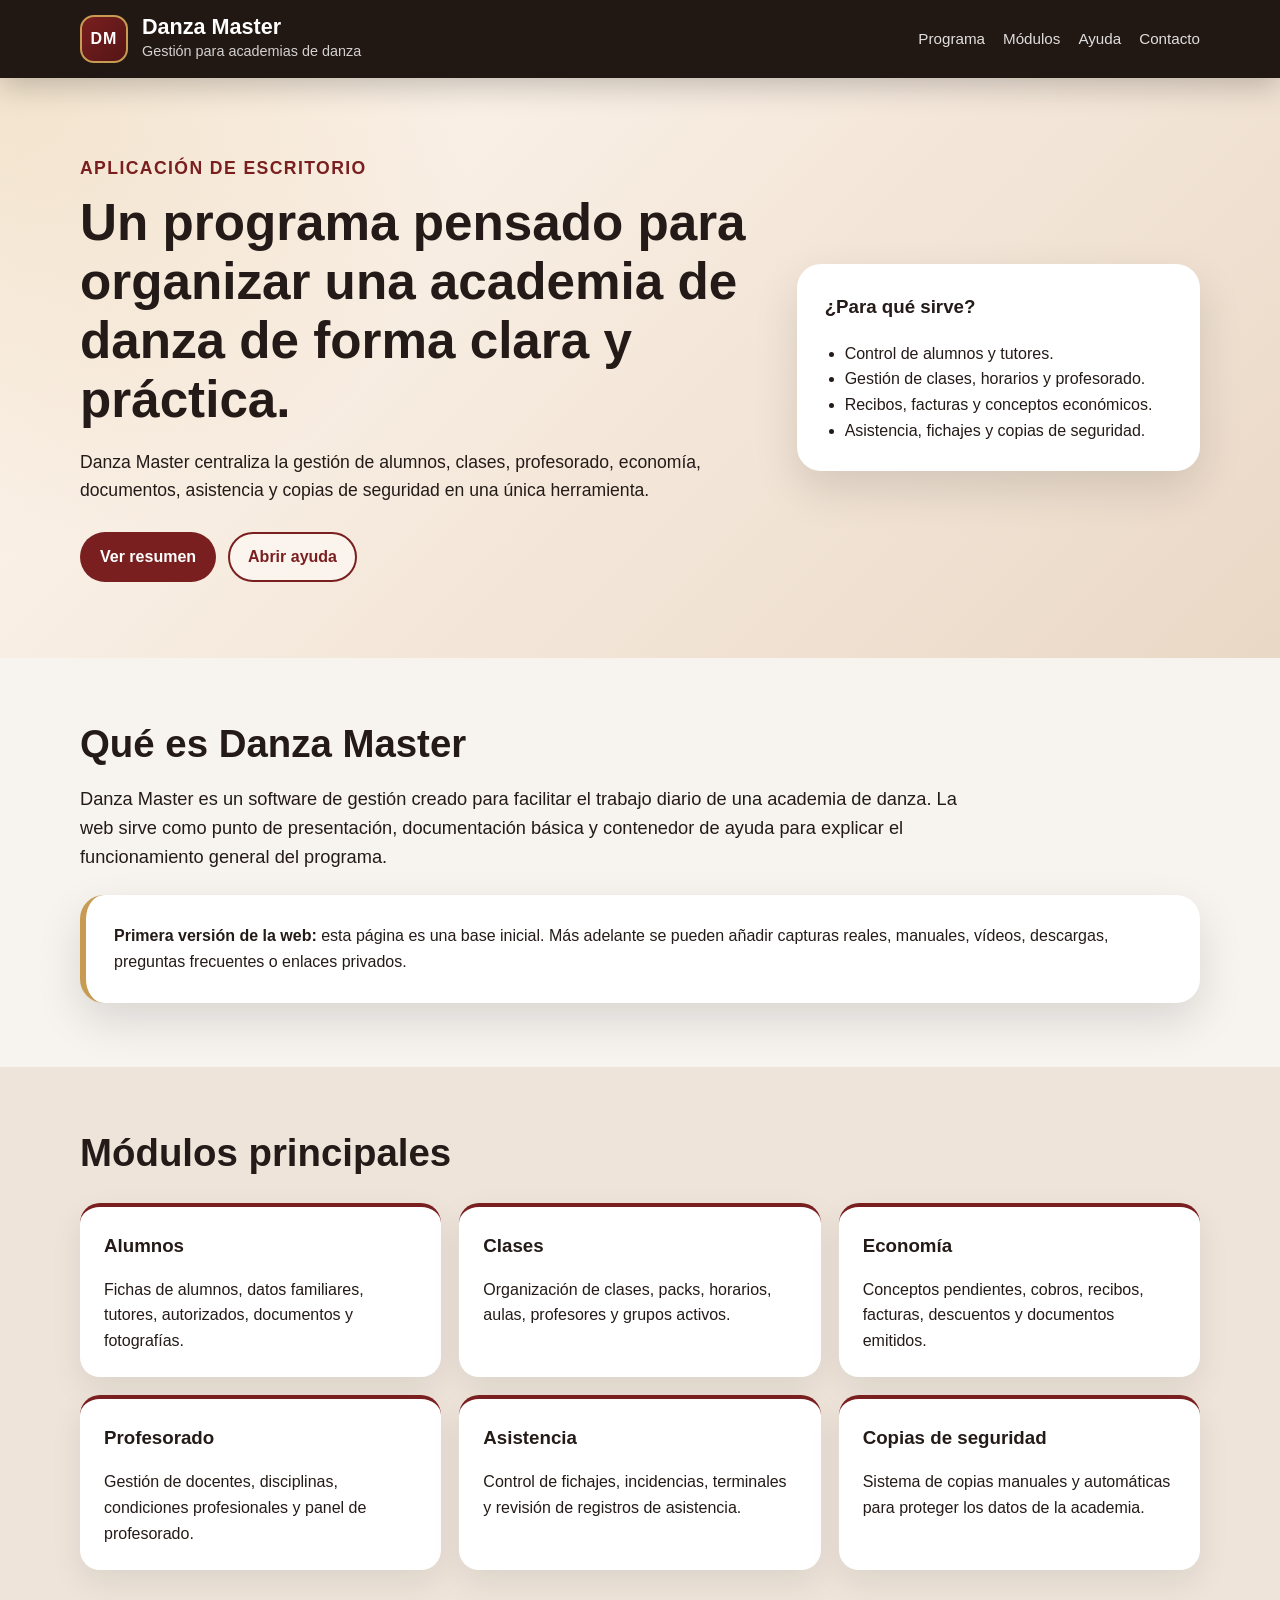
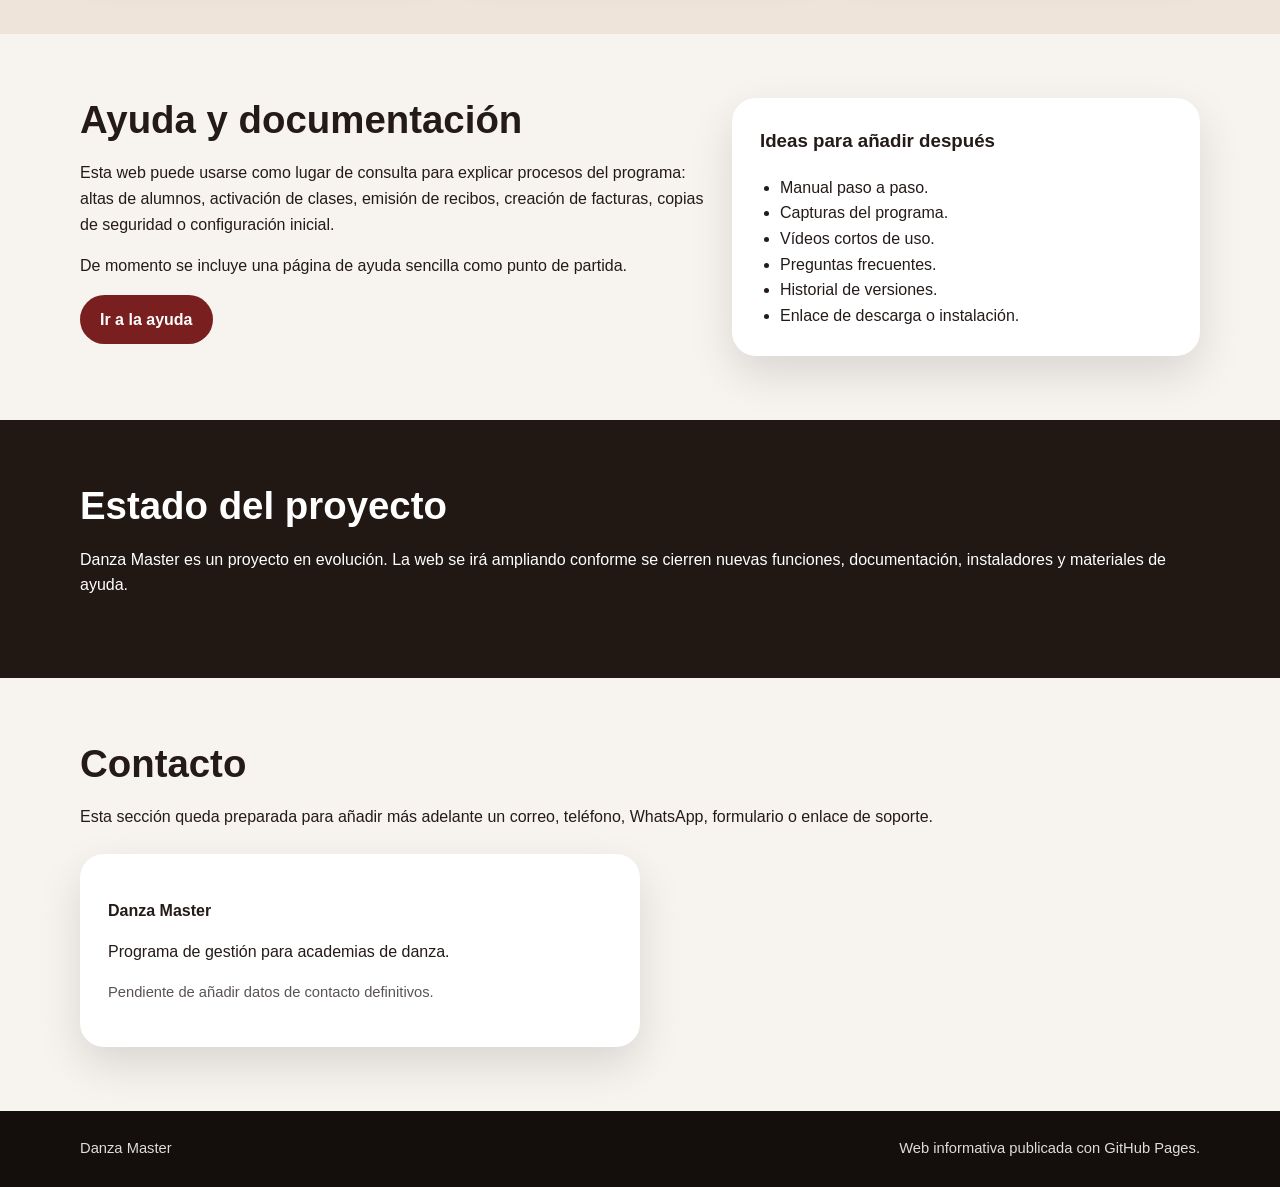
==== index.html @ 97d4dfbd "Primera versión de la web" ====
<!DOCTYPE html>
<html lang="es">
<head>
  <meta charset="UTF-8">
  <meta name="viewport" content="width=device-width, initial-scale=1.0">
  <title>Danza Master - Gestión para academias de danza</title>
  <meta name="description" content="Danza Master es un programa de gestión para academias de danza: alumnos, clases, profesorado, economía, recibos, facturas y asistencia.">
  <link rel="stylesheet" href="estilos.css">
</head>
<body>
  <header class="cabecera">
    <div class="contenedor cabecera-contenido">
      <div class="marca">
        <div class="logo-texto">DM</div>
        <div>
          <h1>Danza Master</h1>
          <p>Gestión para academias de danza</p>
        </div>
      </div>

      <nav class="menu" aria-label="Menú principal">
        <a href="#programa">Programa</a>
        <a href="#modulos">Módulos</a>
        <a href="#ayuda">Ayuda</a>
        <a href="#contacto">Contacto</a>
      </nav>
    </div>
  </header>

  <main>
    <section class="hero">
      <div class="contenedor hero-contenido">
        <div class="hero-texto">
          <p class="etiqueta">Aplicación de escritorio</p>
          <h2>Un programa pensado para organizar una academia de danza de forma clara y práctica.</h2>
          <p>
            Danza Master centraliza la gestión de alumnos, clases, profesorado, economía,
            documentos, asistencia y copias de seguridad en una única herramienta.
          </p>
          <div class="acciones">
            <a class="boton principal" href="#programa">Ver resumen</a>
            <a class="boton secundario" href="ayuda.html">Abrir ayuda</a>
          </div>
        </div>

        <div class="tarjeta-destacada">
          <h3>¿Para qué sirve?</h3>
          <ul>
            <li>Control de alumnos y tutores.</li>
            <li>Gestión de clases, horarios y profesorado.</li>
            <li>Recibos, facturas y conceptos económicos.</li>
            <li>Asistencia, fichajes y copias de seguridad.</li>
          </ul>
        </div>
      </div>
    </section>

    <section id="programa" class="seccion">
      <div class="contenedor">
        <h2>Qué es Danza Master</h2>
        <p class="texto-grande">
          Danza Master es un software de gestión creado para facilitar el trabajo diario
          de una academia de danza. La web sirve como punto de presentación, documentación
          básica y contenedor de ayuda para explicar el funcionamiento general del programa.
        </p>

        <div class="bloque-nota">
          <strong>Primera versión de la web:</strong>
          esta página es una base inicial. Más adelante se pueden añadir capturas reales,
          manuales, vídeos, descargas, preguntas frecuentes o enlaces privados.
        </div>
      </div>
    </section>

    <section id="modulos" class="seccion fondo-suave">
      <div class="contenedor">
        <h2>Módulos principales</h2>

        <div class="grid">
          <article class="card">
            <h3>Alumnos</h3>
            <p>Fichas de alumnos, datos familiares, tutores, autorizados, documentos y fotografías.</p>
          </article>

          <article class="card">
            <h3>Clases</h3>
            <p>Organización de clases, packs, horarios, aulas, profesores y grupos activos.</p>
          </article>

          <article class="card">
            <h3>Economía</h3>
            <p>Conceptos pendientes, cobros, recibos, facturas, descuentos y documentos emitidos.</p>
          </article>

          <article class="card">
            <h3>Profesorado</h3>
            <p>Gestión de docentes, disciplinas, condiciones profesionales y panel de profesorado.</p>
          </article>

          <article class="card">
            <h3>Asistencia</h3>
            <p>Control de fichajes, incidencias, terminales y revisión de registros de asistencia.</p>
          </article>

          <article class="card">
            <h3>Copias de seguridad</h3>
            <p>Sistema de copias manuales y automáticas para proteger los datos de la academia.</p>
          </article>
        </div>
      </div>
    </section>

    <section id="ayuda" class="seccion">
      <div class="contenedor dos-columnas">
        <div>
          <h2>Ayuda y documentación</h2>
          <p>
            Esta web puede usarse como lugar de consulta para explicar procesos del programa:
            altas de alumnos, activación de clases, emisión de recibos, creación de facturas,
            copias de seguridad o configuración inicial.
          </p>
          <p>
            De momento se incluye una página de ayuda sencilla como punto de partida.
          </p>
          <a class="boton principal" href="ayuda.html">Ir a la ayuda</a>
        </div>

        <div class="panel-lista">
          <h3>Ideas para añadir después</h3>
          <ul>
            <li>Manual paso a paso.</li>
            <li>Capturas del programa.</li>
            <li>Vídeos cortos de uso.</li>
            <li>Preguntas frecuentes.</li>
            <li>Historial de versiones.</li>
            <li>Enlace de descarga o instalación.</li>
          </ul>
        </div>
      </div>
    </section>

    <section class="seccion fondo-oscuro">
      <div class="contenedor">
        <h2>Estado del proyecto</h2>
        <p>
          Danza Master es un proyecto en evolución. La web se irá ampliando conforme se
          cierren nuevas funciones, documentación, instaladores y materiales de ayuda.
        </p>
      </div>
    </section>

    <section id="contacto" class="seccion">
      <div class="contenedor">
        <h2>Contacto</h2>
        <p>
          Esta sección queda preparada para añadir más adelante un correo, teléfono,
          WhatsApp, formulario o enlace de soporte.
        </p>

        <div class="contacto-caja">
          <p><strong>Danza Master</strong></p>
          <p>Programa de gestión para academias de danza.</p>
          <p class="texto-pequeno">Pendiente de añadir datos de contacto definitivos.</p>
        </div>
      </div>
    </section>
  </main>

  <footer class="pie">
    <div class="contenedor pie-contenido">
      <p>Danza Master</p>
      <p>Web informativa publicada con GitHub Pages.</p>
    </div>
  </footer>

  <button id="btnSubir" class="btn-subir" type="button" aria-label="Volver arriba">↑</button>

  <script src="script.js"></script>
</body>
</html>
---- estilos.css ----
* {
  box-sizing: border-box;
}

:root {
  --fondo: #f7f3ef;
  --texto: #241b18;
  --suave: #eee4da;
  --oscuro: #211713;
  --granate: #7a1f1f;
  --granate-oscuro: #541515;
  --dorado: #c79b52;
  --blanco: #ffffff;
  --sombra: 0 18px 45px rgba(0, 0, 0, 0.12);
}

html {
  scroll-behavior: smooth;
}

body {
  margin: 0;
  font-family: Arial, Helvetica, sans-serif;
  color: var(--texto);
  background: var(--fondo);
  line-height: 1.6;
}

a {
  color: inherit;
}

.contenedor {
  width: min(1120px, calc(100% - 32px));
  margin: 0 auto;
}

.cabecera {
  background: var(--oscuro);
  color: var(--blanco);
  position: sticky;
  top: 0;
  z-index: 10;
  box-shadow: 0 8px 30px rgba(0, 0, 0, 0.22);
}

.cabecera-contenido {
  min-height: 78px;
  display: flex;
  align-items: center;
  justify-content: space-between;
  gap: 24px;
}

.marca {
  display: flex;
  align-items: center;
  gap: 14px;
}

.logo-texto {
  width: 48px;
  height: 48px;
  border-radius: 14px;
  background: linear-gradient(135deg, var(--granate), var(--granate-oscuro));
  color: var(--blanco);
  display: grid;
  place-items: center;
  font-weight: 800;
  letter-spacing: 1px;
  border: 2px solid var(--dorado);
}

.marca h1 {
  margin: 0;
  font-size: 1.35rem;
  line-height: 1.1;
}

.marca p {
  margin: 2px 0 0;
  font-size: 0.9rem;
  opacity: 0.8;
}

.menu {
  display: flex;
  align-items: center;
  gap: 18px;
  font-size: 0.95rem;
}

.menu a {
  text-decoration: none;
  opacity: 0.86;
}

.menu a:hover {
  opacity: 1;
  color: var(--dorado);
}

.hero {
  padding: 76px 0;
  background:
    radial-gradient(circle at top left, rgba(199, 155, 82, 0.22), transparent 34%),
    linear-gradient(135deg, #fff8f0 0%, #ead8c6 100%);
}

.hero-pequeno {
  padding: 54px 0;
}

.hero-contenido {
  display: grid;
  grid-template-columns: 1.35fr 0.8fr;
  gap: 36px;
  align-items: center;
}

.etiqueta {
  color: var(--granate);
  font-weight: 700;
  text-transform: uppercase;
  letter-spacing: 0.08em;
  font-size: 0.82rem;
  margin: 0 0 12px;
}

.hero h2,
.seccion h2 {
  margin: 0 0 18px;
  line-height: 1.15;
}

.hero h2 {
  font-size: clamp(2rem, 4vw, 3.6rem);
  max-width: 850px;
}

.hero p {
  font-size: 1.1rem;
  max-width: 780px;
}

.acciones {
  display: flex;
  flex-wrap: wrap;
  gap: 12px;
  margin-top: 28px;
}

.boton {
  display: inline-flex;
  align-items: center;
  justify-content: center;
  min-height: 44px;
  padding: 10px 18px;
  border-radius: 999px;
  font-weight: 700;
  text-decoration: none;
  border: 2px solid transparent;
}

.boton.principal {
  background: var(--granate);
  color: var(--blanco);
}

.boton.principal:hover {
  background: var(--granate-oscuro);
}

.boton.secundario {
  border-color: var(--granate);
  color: var(--granate);
  background: rgba(255, 255, 255, 0.45);
}

.boton.secundario:hover {
  background: rgba(122, 31, 31, 0.09);
}

.tarjeta-destacada,
.contacto-caja,
.bloque-nota,
.panel-lista {
  background: var(--blanco);
  border-radius: 24px;
  padding: 28px;
  box-shadow: var(--sombra);
}

.tarjeta-destacada h3,
.panel-lista h3 {
  margin-top: 0;
}

.tarjeta-destacada ul,
.panel-lista ul {
  padding-left: 20px;
  margin-bottom: 0;
}

.seccion {
  padding: 64px 0;
}

.seccion h2 {
  font-size: clamp(1.7rem, 3vw, 2.4rem);
}

.texto-grande {
  font-size: 1.14rem;
  max-width: 900px;
}

.fondo-suave {
  background: var(--suave);
}

.fondo-oscuro {
  background: var(--oscuro);
  color: var(--blanco);
}

.grid {
  display: grid;
  grid-template-columns: repeat(3, 1fr);
  gap: 18px;
  margin-top: 28px;
}

.card {
  background: var(--blanco);
  padding: 24px;
  border-radius: 20px;
  box-shadow: 0 12px 32px rgba(0, 0, 0, 0.08);
  border-top: 4px solid var(--granate);
}

.card h3 {
  margin-top: 0;
  margin-bottom: 10px;
}

.card p {
  margin-bottom: 0;
}

.dos-columnas {
  display: grid;
  grid-template-columns: 1fr 0.75fr;
  gap: 28px;
  align-items: start;
}

.bloque-nota {
  margin-top: 24px;
  border-left: 6px solid var(--dorado);
}

.lista-ayuda {
  display: grid;
  gap: 16px;
}

.lista-ayuda article {
  background: var(--blanco);
  padding: 22px;
  border-radius: 18px;
  border-left: 5px solid var(--granate);
}

.lista-ayuda h3 {
  margin-top: 0;
}

.contacto-caja {
  margin-top: 24px;
  max-width: 560px;
}

.texto-pequeno {
  font-size: 0.92rem;
  opacity: 0.75;
}

.pie {
  background: #140e0c;
  color: var(--blanco);
  padding: 26px 0;
}

.pie-contenido {
  display: flex;
  justify-content: space-between;
  gap: 18px;
  font-size: 0.92rem;
  opacity: 0.86;
}

.pie p {
  margin: 0;
}

.btn-subir {
  position: fixed;
  right: 18px;
  bottom: 18px;
  width: 44px;
  height: 44px;
  border-radius: 999px;
  border: 0;
  background: var(--granate);
  color: var(--blanco);
  font-size: 1.25rem;
  cursor: pointer;
  box-shadow: var(--sombra);
  display: none;
}

.btn-subir.visible {
  display: block;
}

@media (max-width: 850px) {
  .cabecera-contenido,
  .pie-contenido {
    flex-direction: column;
    align-items: flex-start;
    padding: 16px 0;
  }

  .menu {
    flex-wrap: wrap;
    gap: 12px;
  }

  .hero-contenido,
  .dos-columnas {
    grid-template-columns: 1fr;
  }

  .grid {
    grid-template-columns: 1fr;
  }

  .hero {
    padding: 48px 0;
  }

  .seccion {
    padding: 46px 0;
  }
}
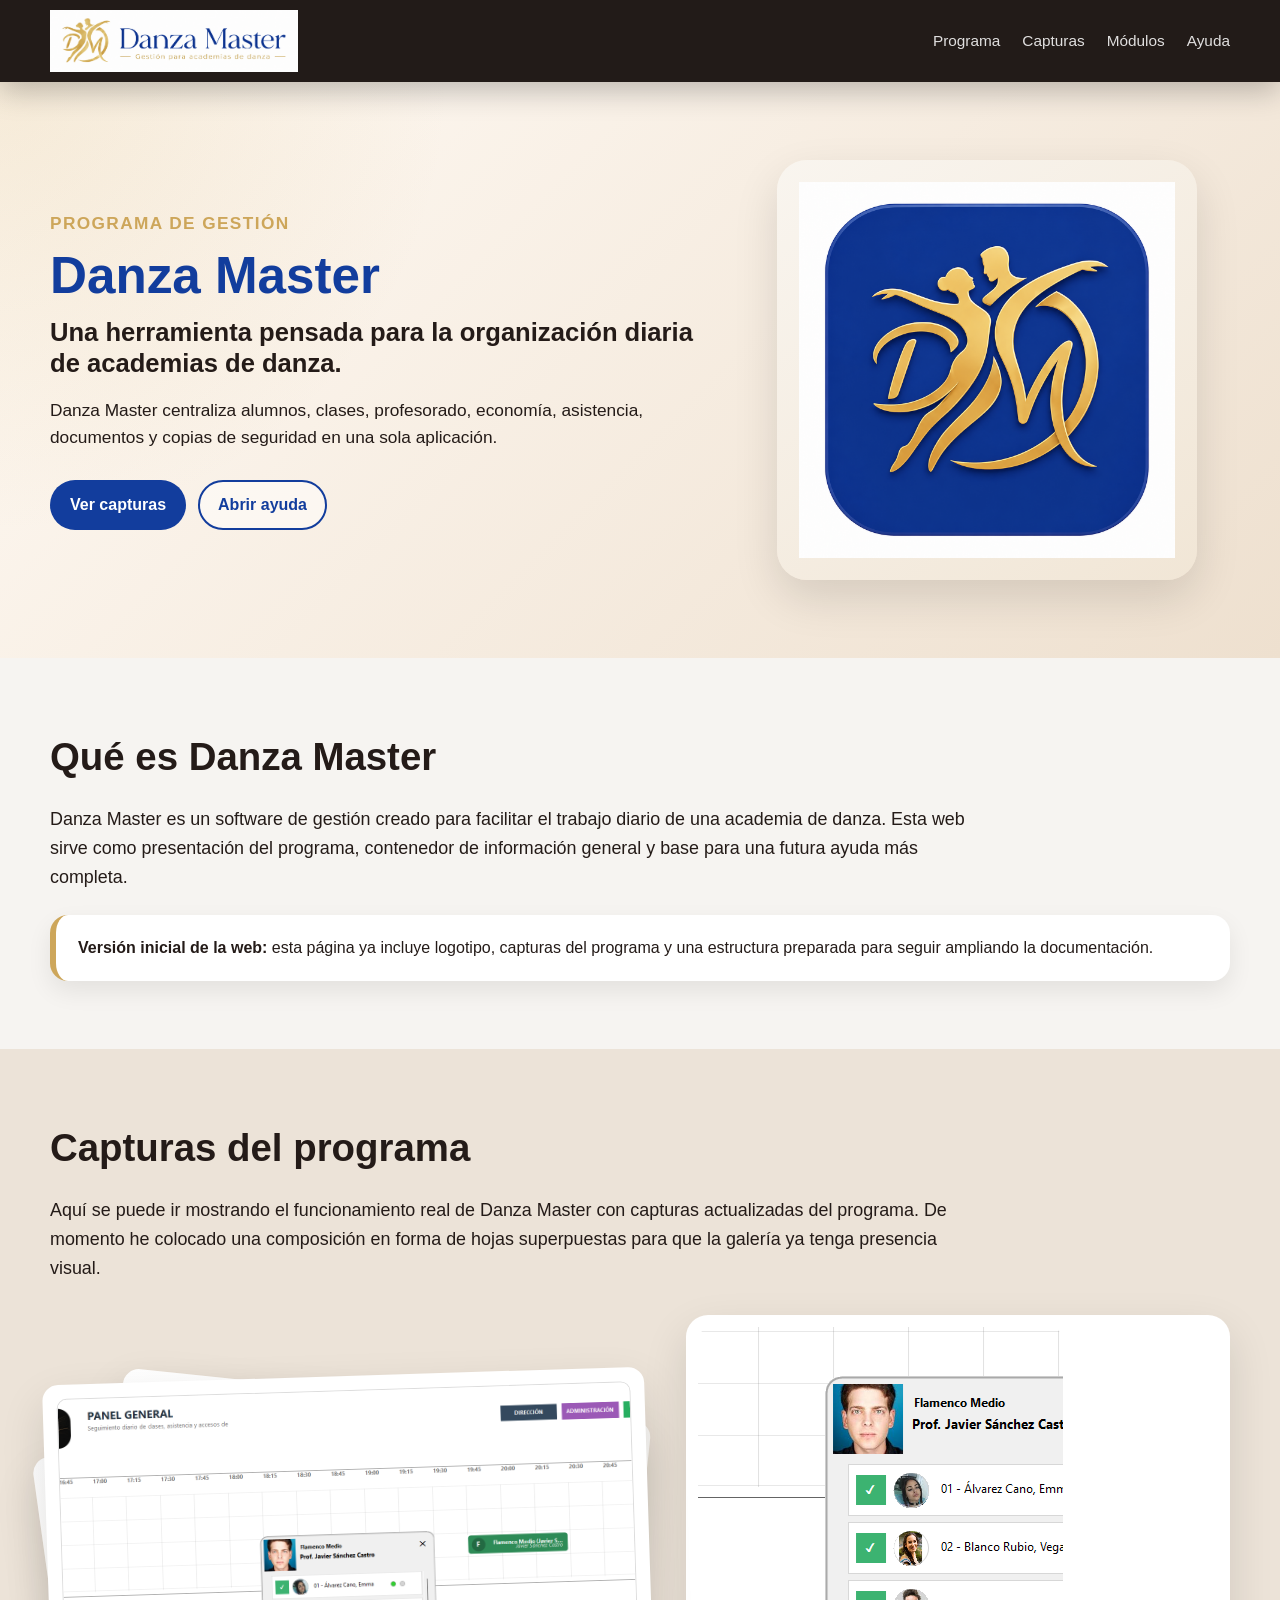
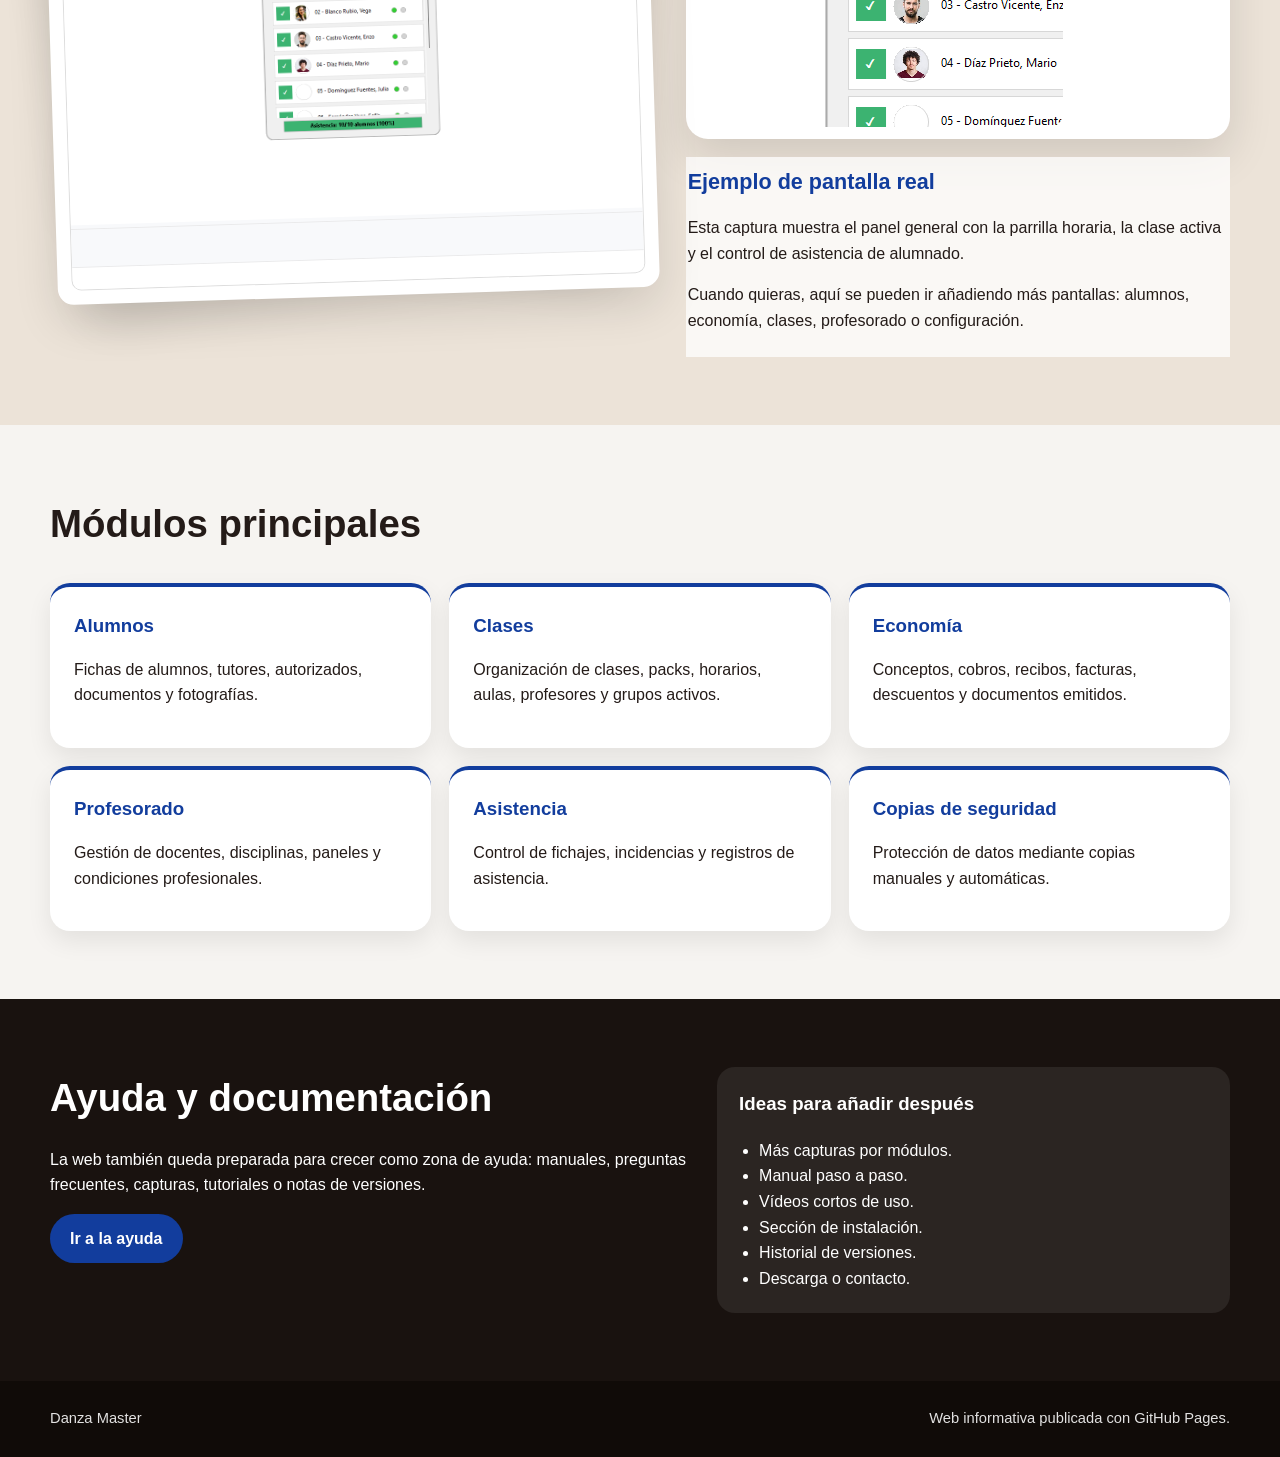
==== commit b6b1da7e: "Add files via upload" ====
--- a/index.html
+++ b/index.html
@@ -10,47 +10,41 @@
 <body>
   <header class="cabecera">
     <div class="contenedor cabecera-contenido">
-      <div class="marca">
-        <div class="logo-texto">DM</div>
-        <div>
-          <h1>Danza Master</h1>
-          <p>Gestión para academias de danza</p>
-        </div>
-      </div>
+      <a class="marca" href="#inicio" aria-label="Inicio Danza Master">
+        <img src="imagenes/logo-danzamaster-horizontal-recortado.png" alt="Danza Master">
+      </a>
 
       <nav class="menu" aria-label="Menú principal">
         <a href="#programa">Programa</a>
+        <a href="#capturas">Capturas</a>
         <a href="#modulos">Módulos</a>
-        <a href="#ayuda">Ayuda</a>
-        <a href="#contacto">Contacto</a>
+        <a href="ayuda.html">Ayuda</a>
       </nav>
     </div>
   </header>
 
-  <main>
+  <main id="inicio">
     <section class="hero">
       <div class="contenedor hero-contenido">
         <div class="hero-texto">
-          <p class="etiqueta">Aplicación de escritorio</p>
-          <h2>Un programa pensado para organizar una academia de danza de forma clara y práctica.</h2>
+          <p class="etiqueta">Programa de gestión</p>
+          <h1>Danza Master</h1>
+          <h2>Una herramienta pensada para la organización diaria de academias de danza.</h2>
           <p>
-            Danza Master centraliza la gestión de alumnos, clases, profesorado, economía,
-            documentos, asistencia y copias de seguridad en una única herramienta.
+            Danza Master centraliza alumnos, clases, profesorado, economía, asistencia,
+            documentos y copias de seguridad en una sola aplicación.
           </p>
+
           <div class="acciones">
-            <a class="boton principal" href="#programa">Ver resumen</a>
+            <a class="boton principal" href="#capturas">Ver capturas</a>
             <a class="boton secundario" href="ayuda.html">Abrir ayuda</a>
           </div>
         </div>
 
-        <div class="tarjeta-destacada">
-          <h3>¿Para qué sirve?</h3>
-          <ul>
-            <li>Control de alumnos y tutores.</li>
-            <li>Gestión de clases, horarios y profesorado.</li>
-            <li>Recibos, facturas y conceptos económicos.</li>
-            <li>Asistencia, fichajes y copias de seguridad.</li>
-          </ul>
+        <div class="hero-visual">
+          <div class="hero-logo-card">
+            <img src="imagenes/icono-danzamaster.png" alt="Icono Danza Master">
+          </div>
         </div>
       </div>
     </section>
@@ -60,107 +54,108 @@
         <h2>Qué es Danza Master</h2>
         <p class="texto-grande">
           Danza Master es un software de gestión creado para facilitar el trabajo diario
-          de una academia de danza. La web sirve como punto de presentación, documentación
-          básica y contenedor de ayuda para explicar el funcionamiento general del programa.
+          de una academia de danza. Esta web sirve como presentación del programa, contenedor
+          de información general y base para una futura ayuda más completa.
         </p>
 
         <div class="bloque-nota">
-          <strong>Primera versión de la web:</strong>
-          esta página es una base inicial. Más adelante se pueden añadir capturas reales,
-          manuales, vídeos, descargas, preguntas frecuentes o enlaces privados.
+          <strong>Versión inicial de la web:</strong>
+          esta página ya incluye logotipo, capturas del programa y una estructura preparada
+          para seguir ampliando la documentación.
         </div>
       </div>
     </section>
 
-    <section id="modulos" class="seccion fondo-suave">
+    <section id="capturas" class="seccion fondo-suave">
+      <div class="contenedor">
+        <h2>Capturas del programa</h2>
+        <p class="texto-grande">
+          Aquí se puede ir mostrando el funcionamiento real de Danza Master con capturas
+          actualizadas del programa. De momento he colocado una composición en forma de
+          hojas superpuestas para que la galería ya tenga presencia visual.
+        </p>
+
+        <div class="capturas-grid">
+          <div class="captura-apilada">
+            <div class="hoja hoja-1"></div>
+            <div class="hoja hoja-2"></div>
+            <figure class="hoja hoja-3">
+              <img src="imagenes/captura-panel-general.png" alt="Captura del panel general de Danza Master">
+            </figure>
+          </div>
+
+          <div class="captura-detalle">
+            <figure class="detalle-card">
+              <img src="imagenes/captura-detalle-asistencia.png" alt="Detalle de asistencia en Danza Master">
+            </figure>
+            <div class="detalle-texto">
+              <h3>Ejemplo de pantalla real</h3>
+              <p>
+                Esta captura muestra el panel general con la parrilla horaria, la clase activa
+                y el control de asistencia de alumnado.
+              </p>
+              <p>
+                Cuando quieras, aquí se pueden ir añadiendo más pantallas: alumnos, economía,
+                clases, profesorado o configuración.
+              </p>
+            </div>
+          </div>
+        </div>
+      </div>
+    </section>
+
+    <section id="modulos" class="seccion">
       <div class="contenedor">
         <h2>Módulos principales</h2>
-
         <div class="grid">
           <article class="card">
             <h3>Alumnos</h3>
-            <p>Fichas de alumnos, datos familiares, tutores, autorizados, documentos y fotografías.</p>
+            <p>Fichas de alumnos, tutores, autorizados, documentos y fotografías.</p>
           </article>
-
           <article class="card">
             <h3>Clases</h3>
             <p>Organización de clases, packs, horarios, aulas, profesores y grupos activos.</p>
           </article>
-
           <article class="card">
             <h3>Economía</h3>
-            <p>Conceptos pendientes, cobros, recibos, facturas, descuentos y documentos emitidos.</p>
+            <p>Conceptos, cobros, recibos, facturas, descuentos y documentos emitidos.</p>
           </article>
-
           <article class="card">
             <h3>Profesorado</h3>
-            <p>Gestión de docentes, disciplinas, condiciones profesionales y panel de profesorado.</p>
+            <p>Gestión de docentes, disciplinas, paneles y condiciones profesionales.</p>
           </article>
-
           <article class="card">
             <h3>Asistencia</h3>
-            <p>Control de fichajes, incidencias, terminales y revisión de registros de asistencia.</p>
+            <p>Control de fichajes, incidencias y registros de asistencia.</p>
           </article>
-
           <article class="card">
             <h3>Copias de seguridad</h3>
-            <p>Sistema de copias manuales y automáticas para proteger los datos de la academia.</p>
+            <p>Protección de datos mediante copias manuales y automáticas.</p>
           </article>
         </div>
       </div>
     </section>
 
-    <section id="ayuda" class="seccion">
+    <section class="seccion fondo-oscuro">
       <div class="contenedor dos-columnas">
         <div>
           <h2>Ayuda y documentación</h2>
           <p>
-            Esta web puede usarse como lugar de consulta para explicar procesos del programa:
-            altas de alumnos, activación de clases, emisión de recibos, creación de facturas,
-            copias de seguridad o configuración inicial.
+            La web también queda preparada para crecer como zona de ayuda:
+            manuales, preguntas frecuentes, capturas, tutoriales o notas de versiones.
           </p>
-          <p>
-            De momento se incluye una página de ayuda sencilla como punto de partida.
-          </p>
-          <a class="boton principal" href="ayuda.html">Ir a la ayuda</a>
+          <a class="boton principal boton-claro" href="ayuda.html">Ir a la ayuda</a>
         </div>
-
-        <div class="panel-lista">
+        <div class="lista-ideas">
           <h3>Ideas para añadir después</h3>
           <ul>
+            <li>Más capturas por módulos.</li>
             <li>Manual paso a paso.</li>
-            <li>Capturas del programa.</li>
             <li>Vídeos cortos de uso.</li>
-            <li>Preguntas frecuentes.</li>
+            <li>Sección de instalación.</li>
             <li>Historial de versiones.</li>
-            <li>Enlace de descarga o instalación.</li>
+            <li>Descarga o contacto.</li>
           </ul>
-        </div>
-      </div>
-    </section>
-
-    <section class="seccion fondo-oscuro">
-      <div class="contenedor">
-        <h2>Estado del proyecto</h2>
-        <p>
-          Danza Master es un proyecto en evolución. La web se irá ampliando conforme se
-          cierren nuevas funciones, documentación, instaladores y materiales de ayuda.
-        </p>
-      </div>
-    </section>
-
-    <section id="contacto" class="seccion">
-      <div class="contenedor">
-        <h2>Contacto</h2>
-        <p>
-          Esta sección queda preparada para añadir más adelante un correo, teléfono,
-          WhatsApp, formulario o enlace de soporte.
-        </p>
-
-        <div class="contacto-caja">
-          <p><strong>Danza Master</strong></p>
-          <p>Programa de gestión para academias de danza.</p>
-          <p class="texto-pequeno">Pendiente de añadir datos de contacto definitivos.</p>
         </div>
       </div>
     </section>
@@ -174,7 +169,6 @@
   </footer>
 
   <button id="btnSubir" class="btn-subir" type="button" aria-label="Volver arriba">↑</button>
-
   <script src="script.js"></script>
 </body>
 </html>
--- a/estilos.css
+++ b/estilos.css
@@ -3,15 +3,17 @@
 }
 
 :root {
-  --fondo: #f7f3ef;
+  --fondo: #f6f4f1;
   --texto: #241b18;
-  --suave: #eee4da;
-  --oscuro: #211713;
-  --granate: #7a1f1f;
-  --granate-oscuro: #541515;
-  --dorado: #c79b52;
+  --suave: #ece3d8;
+  --oscuro: #19120f;
+  --azul: #123d9d;
+  --azul-oscuro: #0b2560;
+  --oro: #cda65a;
+  --oro-suave: #ead6a8;
   --blanco: #ffffff;
   --sombra: 0 18px 45px rgba(0, 0, 0, 0.12);
+  --sombra-suave: 0 10px 25px rgba(0, 0, 0, 0.08);
 }
 
 html {
@@ -26,85 +28,64 @@
   line-height: 1.6;
 }
 
+img {
+  max-width: 100%;
+  display: block;
+}
+
 a {
   color: inherit;
+  text-decoration: none;
 }
 
 .contenedor {
-  width: min(1120px, calc(100% - 32px));
+  width: min(1180px, calc(100% - 32px));
   margin: 0 auto;
 }
 
 .cabecera {
-  background: var(--oscuro);
+  background: rgba(25, 18, 15, 0.96);
   color: var(--blanco);
   position: sticky;
   top: 0;
-  z-index: 10;
-  box-shadow: 0 8px 30px rgba(0, 0, 0, 0.22);
+  z-index: 20;
+  box-shadow: 0 8px 30px rgba(0, 0, 0, 0.25);
 }
 
 .cabecera-contenido {
-  min-height: 78px;
+  min-height: 82px;
   display: flex;
   align-items: center;
   justify-content: space-between;
   gap: 24px;
 }
 
-.marca {
-  display: flex;
-  align-items: center;
-  gap: 14px;
-}
-
-.logo-texto {
-  width: 48px;
-  height: 48px;
-  border-radius: 14px;
-  background: linear-gradient(135deg, var(--granate), var(--granate-oscuro));
-  color: var(--blanco);
-  display: grid;
-  place-items: center;
-  font-weight: 800;
-  letter-spacing: 1px;
-  border: 2px solid var(--dorado);
-}
-
-.marca h1 {
-  margin: 0;
-  font-size: 1.35rem;
-  line-height: 1.1;
-}
-
-.marca p {
-  margin: 2px 0 0;
-  font-size: 0.9rem;
-  opacity: 0.8;
+.marca img {
+  height: 62px;
+  width: auto;
 }
 
 .menu {
   display: flex;
   align-items: center;
-  gap: 18px;
-  font-size: 0.95rem;
+  gap: 22px;
+  font-size: 0.96rem;
 }
 
 .menu a {
-  text-decoration: none;
   opacity: 0.86;
 }
 
 .menu a:hover {
   opacity: 1;
-  color: var(--dorado);
+  color: var(--oro);
 }
 
 .hero {
-  padding: 76px 0;
+  padding: 78px 0;
   background:
-    radial-gradient(circle at top left, rgba(199, 155, 82, 0.22), transparent 34%),
-    linear-gradient(135deg, #fff8f0 0%, #ead8c6 100%);
+    radial-gradient(circle at top left, rgba(205, 166, 90, 0.18), transparent 32%),
+    linear-gradient(135deg, #fffaf4 0%, #eee0cf 100%);
 }
 
 .hero-pequeno {
@@ -113,13 +94,31 @@
 
 .hero-contenido {
   display: grid;
-  grid-template-columns: 1.35fr 0.8fr;
-  gap: 36px;
+  grid-template-columns: 1.15fr 0.85fr;
+  gap: 38px;
   align-items: center;
 }
 
+.hero h1 {
+  margin: 0;
+  font-size: clamp(2.5rem, 4vw, 4rem);
+  color: var(--azul);
+  line-height: 1;
+}
+
+.hero h2 {
+  margin: 16px 0 18px;
+  font-size: clamp(1.4rem, 2vw, 2rem);
+  line-height: 1.2;
+}
+
+.hero p {
+  font-size: 1.08rem;
+  max-width: 720px;
+}
+
 .etiqueta {
-  color: var(--granate);
+  color: var(--oro);
   font-weight: 700;
   text-transform: uppercase;
   letter-spacing: 0.08em;
@@ -127,20 +126,17 @@
   margin: 0 0 12px;
 }
 
-.hero h2,
-.seccion h2 {
-  margin: 0 0 18px;
-  line-height: 1.15;
-}
-
-.hero h2 {
-  font-size: clamp(2rem, 4vw, 3.6rem);
-  max-width: 850px;
-}
-
-.hero p {
-  font-size: 1.1rem;
-  max-width: 780px;
+.hero-visual {
+  display: flex;
+  justify-content: center;
+}
+
+.hero-logo-card {
+  width: min(420px, 100%);
+  background: linear-gradient(145deg, #f9f5ef, #f1e6d6);
+  border-radius: 30px;
+  padding: 22px;
+  box-shadow: var(--sombra);
 }
 
 .acciones {
@@ -158,61 +154,58 @@
   padding: 10px 18px;
   border-radius: 999px;
   font-weight: 700;
-  text-decoration: none;
   border: 2px solid transparent;
 }
 
 .boton.principal {
-  background: var(--granate);
+  background: var(--azul);
   color: var(--blanco);
 }
 
 .boton.principal:hover {
-  background: var(--granate-oscuro);
+  background: var(--azul-oscuro);
 }
 
 .boton.secundario {
-  border-color: var(--granate);
-  color: var(--granate);
-  background: rgba(255, 255, 255, 0.45);
+  border-color: var(--azul);
+  color: var(--azul);
+  background: rgba(255,255,255,0.45);
 }
 
 .boton.secundario:hover {
-  background: rgba(122, 31, 31, 0.09);
-}
-
-.tarjeta-destacada,
-.contacto-caja,
-.bloque-nota,
-.panel-lista {
+  background: rgba(18, 61, 157, 0.08);
+}
+
+.boton-claro {
+  background: var(--oro);
+  color: #241b18;
+}
+
+.boton-claro:hover {
+  background: var(--oro-suave);
+}
+
+.seccion {
+  padding: 68px 0;
+}
+
+.seccion h2 {
+  margin: 0 0 18px;
+  font-size: clamp(1.8rem, 3vw, 2.5rem);
+}
+
+.texto-grande {
+  font-size: 1.12rem;
+  max-width: 930px;
+}
+
+.bloque-nota {
+  margin-top: 24px;
   background: var(--blanco);
-  border-radius: 24px;
-  padding: 28px;
-  box-shadow: var(--sombra);
-}
-
-.tarjeta-destacada h3,
-.panel-lista h3 {
-  margin-top: 0;
-}
-
-.tarjeta-destacada ul,
-.panel-lista ul {
-  padding-left: 20px;
-  margin-bottom: 0;
-}
-
-.seccion {
-  padding: 64px 0;
-}
-
-.seccion h2 {
-  font-size: clamp(1.7rem, 3vw, 2.4rem);
-}
-
-.texto-grande {
-  font-size: 1.14rem;
-  max-width: 900px;
+  border-left: 6px solid var(--oro);
+  border-radius: 18px;
+  padding: 20px 22px;
+  box-shadow: var(--sombra-suave);
 }
 
 .fondo-suave {
@@ -222,6 +215,83 @@
 .fondo-oscuro {
   background: var(--oscuro);
   color: var(--blanco);
+}
+
+.capturas-grid {
+  display: grid;
+  grid-template-columns: 1.05fr 0.95fr;
+  gap: 34px;
+  align-items: center;
+  margin-top: 32px;
+}
+
+.captura-apilada {
+  position: relative;
+  min-height: 520px;
+}
+
+.hoja {
+  position: absolute;
+  border-radius: 16px;
+  background: var(--blanco);
+  box-shadow: var(--sombra);
+}
+
+.hoja-1 {
+  inset: 44px 56px 26px 10px;
+  transform: rotate(-8deg);
+  background: linear-gradient(145deg, #fff, #f3ede5);
+}
+
+.hoja-2 {
+  inset: 18px 22px 58px 50px;
+  transform: rotate(6deg);
+  background: linear-gradient(145deg, #fff, #f0ece6);
+}
+
+.hoja-3 {
+  inset: 0;
+  padding: 14px;
+  margin: 0;
+  transform: rotate(-1.8deg);
+  overflow: hidden;
+}
+
+.hoja-3 img {
+  width: 100%;
+  height: 100%;
+  object-fit: cover;
+  border-radius: 10px;
+  border: 1px solid #ddd;
+}
+
+.captura-detalle {
+  display: grid;
+  gap: 18px;
+}
+
+.detalle-card {
+  margin: 0;
+  background: var(--blanco);
+  border-radius: 22px;
+  padding: 12px;
+  box-shadow: var(--sombra);
+}
+
+.detalle-card img {
+  border-radius: 14px;
+}
+
+.detalle-texto {
+  background: rgba(255,255,255,0.75);
+  padding: 8px 2px;
+}
+
+.detalle-texto h3 {
+  margin-top: 0;
+  margin-bottom: 8px;
+  color: var(--azul);
+  font-size: 1.35rem;
 }
 
 .grid {
@@ -235,29 +305,37 @@
   background: var(--blanco);
   padding: 24px;
   border-radius: 20px;
-  box-shadow: 0 12px 32px rgba(0, 0, 0, 0.08);
-  border-top: 4px solid var(--granate);
+  box-shadow: var(--sombra-suave);
+  border-top: 4px solid var(--azul);
 }
 
 .card h3 {
   margin-top: 0;
   margin-bottom: 10px;
-}
-
-.card p {
+  color: var(--azul);
+}
+
+.dos-columnas {
+  display: grid;
+  grid-template-columns: 1fr 0.8fr;
+  gap: 26px;
+  align-items: start;
+}
+
+.lista-ideas,
+.lista-ayuda article {
+  background: rgba(255,255,255,0.08);
+  border-radius: 18px;
+  padding: 22px;
+}
+
+.lista-ideas h3 {
+  margin-top: 0;
+}
+
+.lista-ideas ul {
   margin-bottom: 0;
-}
-
-.dos-columnas {
-  display: grid;
-  grid-template-columns: 1fr 0.75fr;
-  gap: 28px;
-  align-items: start;
-}
-
-.bloque-nota {
-  margin-top: 24px;
-  border-left: 6px solid var(--dorado);
+  padding-left: 20px;
 }
 
 .lista-ayuda {
@@ -267,27 +345,17 @@
 
 .lista-ayuda article {
   background: var(--blanco);
-  padding: 22px;
-  border-radius: 18px;
-  border-left: 5px solid var(--granate);
+  color: var(--texto);
+  border-left: 5px solid var(--azul);
+  box-shadow: var(--sombra-suave);
 }
 
 .lista-ayuda h3 {
   margin-top: 0;
 }
 
-.contacto-caja {
-  margin-top: 24px;
-  max-width: 560px;
-}
-
-.texto-pequeno {
-  font-size: 0.92rem;
-  opacity: 0.75;
-}
-
 .pie {
-  background: #140e0c;
+  background: #100b08;
   color: var(--blanco);
   padding: 26px 0;
 }
@@ -297,7 +365,7 @@
   justify-content: space-between;
   gap: 18px;
   font-size: 0.92rem;
-  opacity: 0.86;
+  opacity: 0.88;
 }
 
 .pie p {
@@ -312,7 +380,7 @@
   height: 44px;
   border-radius: 999px;
   border: 0;
-  background: var(--granate);
+  background: var(--azul);
   color: var(--blanco);
   font-size: 1.25rem;
   cursor: pointer;
@@ -324,12 +392,28 @@
   display: block;
 }
 
-@media (max-width: 850px) {
+@media (max-width: 980px) {
+  .hero-contenido,
+  .capturas-grid,
+  .dos-columnas {
+    grid-template-columns: 1fr;
+  }
+
+  .captura-apilada {
+    min-height: 440px;
+  }
+
+  .grid {
+    grid-template-columns: 1fr 1fr;
+  }
+}
+
+@media (max-width: 760px) {
   .cabecera-contenido,
   .pie-contenido {
     flex-direction: column;
     align-items: flex-start;
-    padding: 16px 0;
+    padding: 14px 0;
   }
 
   .menu {
@@ -337,20 +421,23 @@
     gap: 12px;
   }
 
-  .hero-contenido,
-  .dos-columnas {
-    grid-template-columns: 1fr;
+  .hero {
+    padding: 52px 0;
+  }
+
+  .seccion {
+    padding: 46px 0;
+  }
+
+  .captura-apilada {
+    min-height: 320px;
   }
 
   .grid {
     grid-template-columns: 1fr;
   }
 
-  .hero {
-    padding: 48px 0;
-  }
-
-  .seccion {
-    padding: 46px 0;
-  }
-}
+  .marca img {
+    height: 54px;
+  }
+}
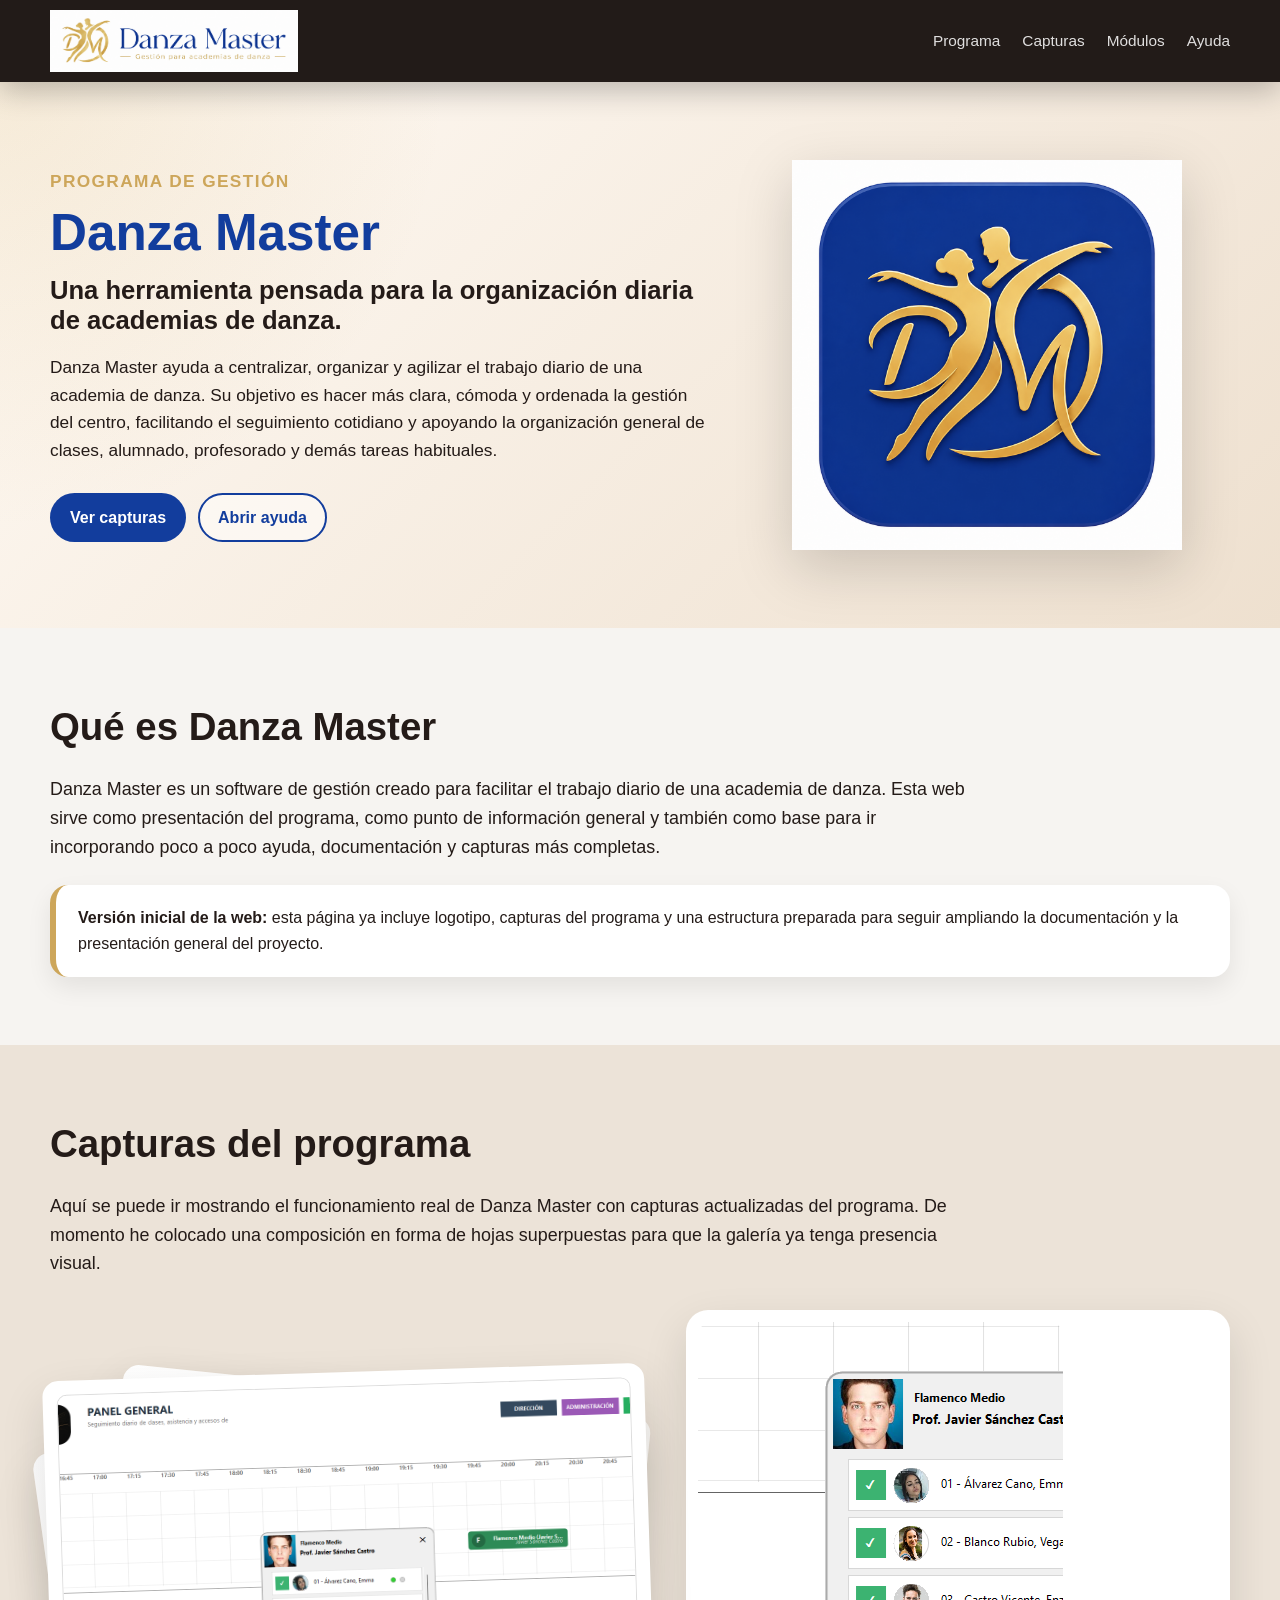
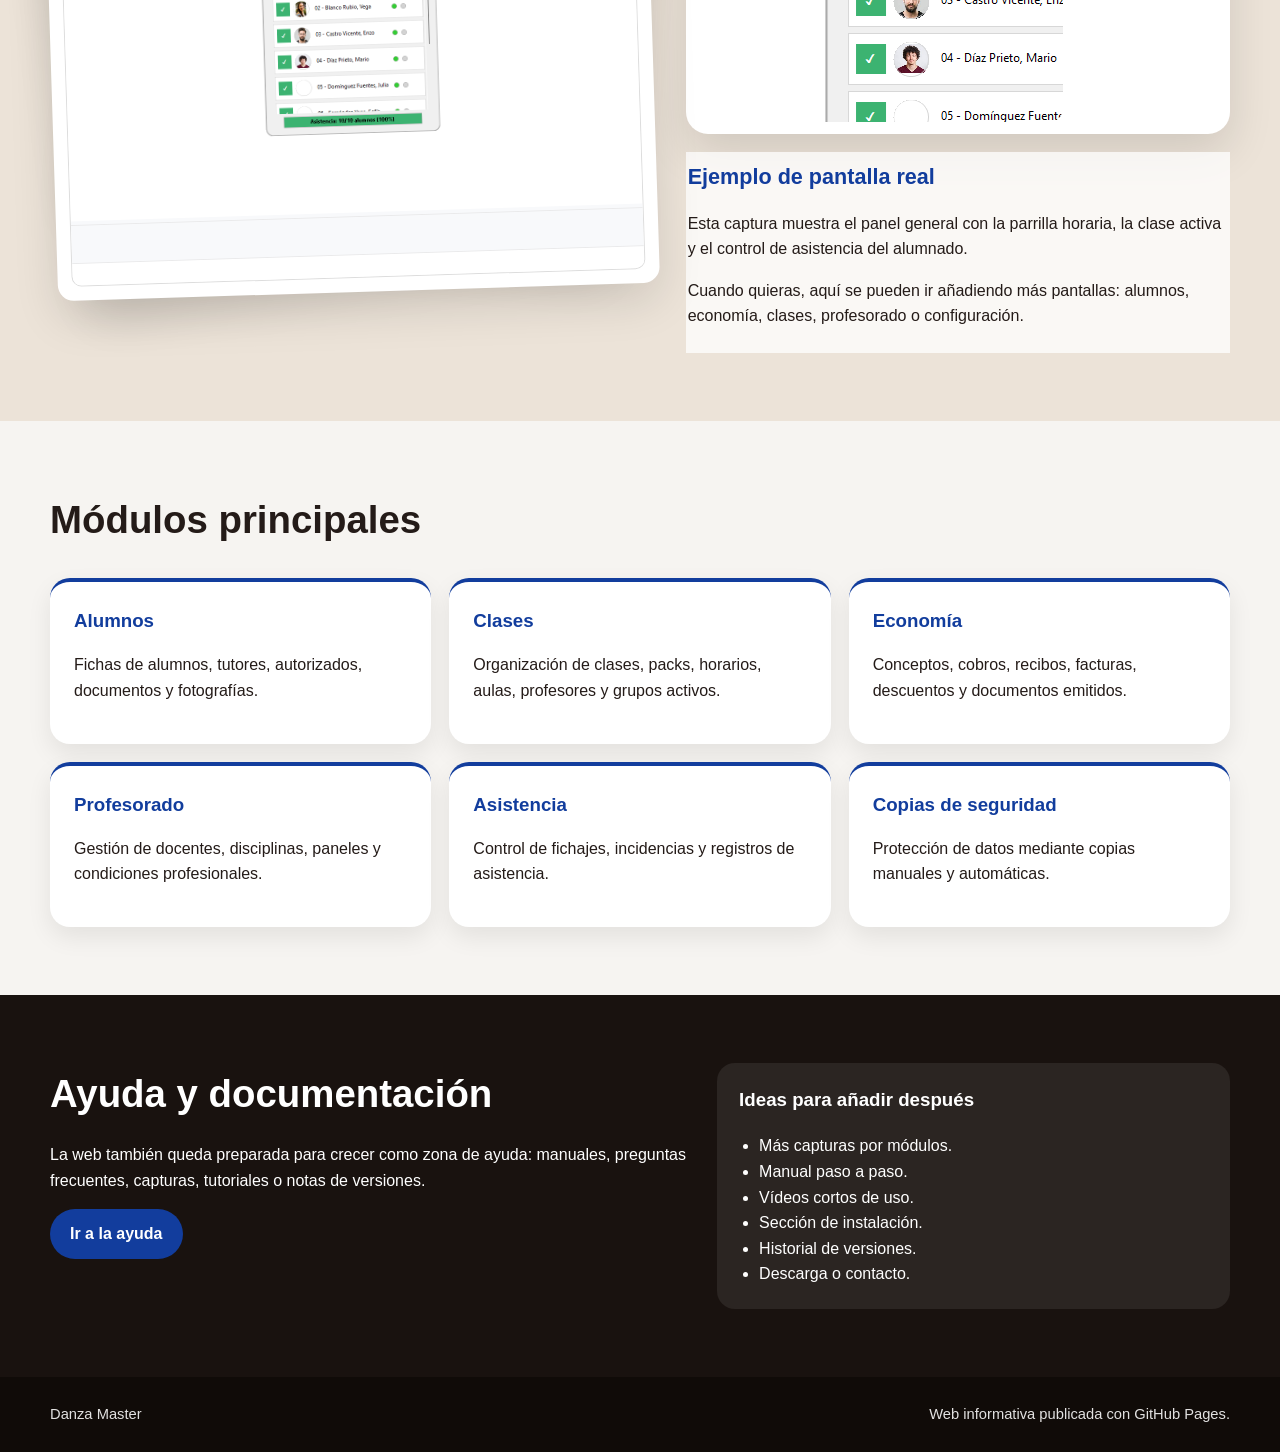
==== commit 7ffc95c0: "Add files via upload" ====
--- a/index.html
+++ b/index.html
@@ -4,7 +4,7 @@
   <meta charset="UTF-8">
   <meta name="viewport" content="width=device-width, initial-scale=1.0">
   <title>Danza Master - Gestión para academias de danza</title>
-  <meta name="description" content="Danza Master es un programa de gestión para academias de danza: alumnos, clases, profesorado, economía, recibos, facturas y asistencia.">
+  <meta name="description" content="Danza Master es un programa de gestión para academias de danza.">
   <link rel="stylesheet" href="estilos.css">
 </head>
 <body>
@@ -31,8 +31,9 @@
           <h1>Danza Master</h1>
           <h2>Una herramienta pensada para la organización diaria de academias de danza.</h2>
           <p>
-            Danza Master centraliza alumnos, clases, profesorado, economía, asistencia,
-            documentos y copias de seguridad en una sola aplicación.
+            Danza Master ayuda a centralizar, organizar y agilizar el trabajo diario de una academia de danza.
+            Su objetivo es hacer más clara, cómoda y ordenada la gestión del centro, facilitando el seguimiento
+            cotidiano y apoyando la organización general de clases, alumnado, profesorado y demás tareas habituales.
           </p>
 
           <div class="acciones">
@@ -42,9 +43,7 @@
         </div>
 
         <div class="hero-visual">
-          <div class="hero-logo-card">
-            <img src="imagenes/icono-danzamaster.png" alt="Icono Danza Master">
-          </div>
+          <img class="hero-icono" src="imagenes/icono-danzamaster.png" alt="Icono Danza Master">
         </div>
       </div>
     </section>
@@ -53,15 +52,15 @@
       <div class="contenedor">
         <h2>Qué es Danza Master</h2>
         <p class="texto-grande">
-          Danza Master es un software de gestión creado para facilitar el trabajo diario
-          de una academia de danza. Esta web sirve como presentación del programa, contenedor
-          de información general y base para una futura ayuda más completa.
+          Danza Master es un software de gestión creado para facilitar el trabajo diario de una academia de danza.
+          Esta web sirve como presentación del programa, como punto de información general y también como base para
+          ir incorporando poco a poco ayuda, documentación y capturas más completas.
         </p>
 
         <div class="bloque-nota">
           <strong>Versión inicial de la web:</strong>
-          esta página ya incluye logotipo, capturas del programa y una estructura preparada
-          para seguir ampliando la documentación.
+          esta página ya incluye logotipo, capturas del programa y una estructura preparada para seguir ampliando
+          la documentación y la presentación general del proyecto.
         </div>
       </div>
     </section>
@@ -70,9 +69,9 @@
       <div class="contenedor">
         <h2>Capturas del programa</h2>
         <p class="texto-grande">
-          Aquí se puede ir mostrando el funcionamiento real de Danza Master con capturas
-          actualizadas del programa. De momento he colocado una composición en forma de
-          hojas superpuestas para que la galería ya tenga presencia visual.
+          Aquí se puede ir mostrando el funcionamiento real de Danza Master con capturas actualizadas del programa.
+          De momento he colocado una composición en forma de hojas superpuestas para que la galería ya tenga
+          presencia visual.
         </p>
 
         <div class="capturas-grid">
@@ -91,12 +90,12 @@
             <div class="detalle-texto">
               <h3>Ejemplo de pantalla real</h3>
               <p>
-                Esta captura muestra el panel general con la parrilla horaria, la clase activa
-                y el control de asistencia de alumnado.
+                Esta captura muestra el panel general con la parrilla horaria, la clase activa y el control
+                de asistencia del alumnado.
               </p>
               <p>
-                Cuando quieras, aquí se pueden ir añadiendo más pantallas: alumnos, economía,
-                clases, profesorado o configuración.
+                Cuando quieras, aquí se pueden ir añadiendo más pantallas: alumnos, economía, clases,
+                profesorado o configuración.
               </p>
             </div>
           </div>
--- a/estilos.css
+++ b/estilos.css
@@ -129,14 +129,13 @@
 .hero-visual {
   display: flex;
   justify-content: center;
-}
-
-.hero-logo-card {
-  width: min(420px, 100%);
-  background: linear-gradient(145deg, #f9f5ef, #f1e6d6);
-  border-radius: 30px;
-  padding: 22px;
-  box-shadow: var(--sombra);
+  align-items: center;
+}
+
+.hero-icono {
+  width: min(390px, 92%);
+  height: auto;
+  filter: drop-shadow(0 18px 28px rgba(0, 0, 0, 0.16));
 }
 
 .acciones {
@@ -406,6 +405,14 @@
   .grid {
     grid-template-columns: 1fr 1fr;
   }
+
+  .hero-visual {
+    order: -1;
+  }
+
+  .hero-icono {
+    width: min(300px, 70%);
+  }
 }
 
 @media (max-width: 760px) {
@@ -440,4 +447,8 @@
   .marca img {
     height: 54px;
   }
-}
+
+  .hero-icono {
+    width: min(240px, 72%);
+  }
+}
